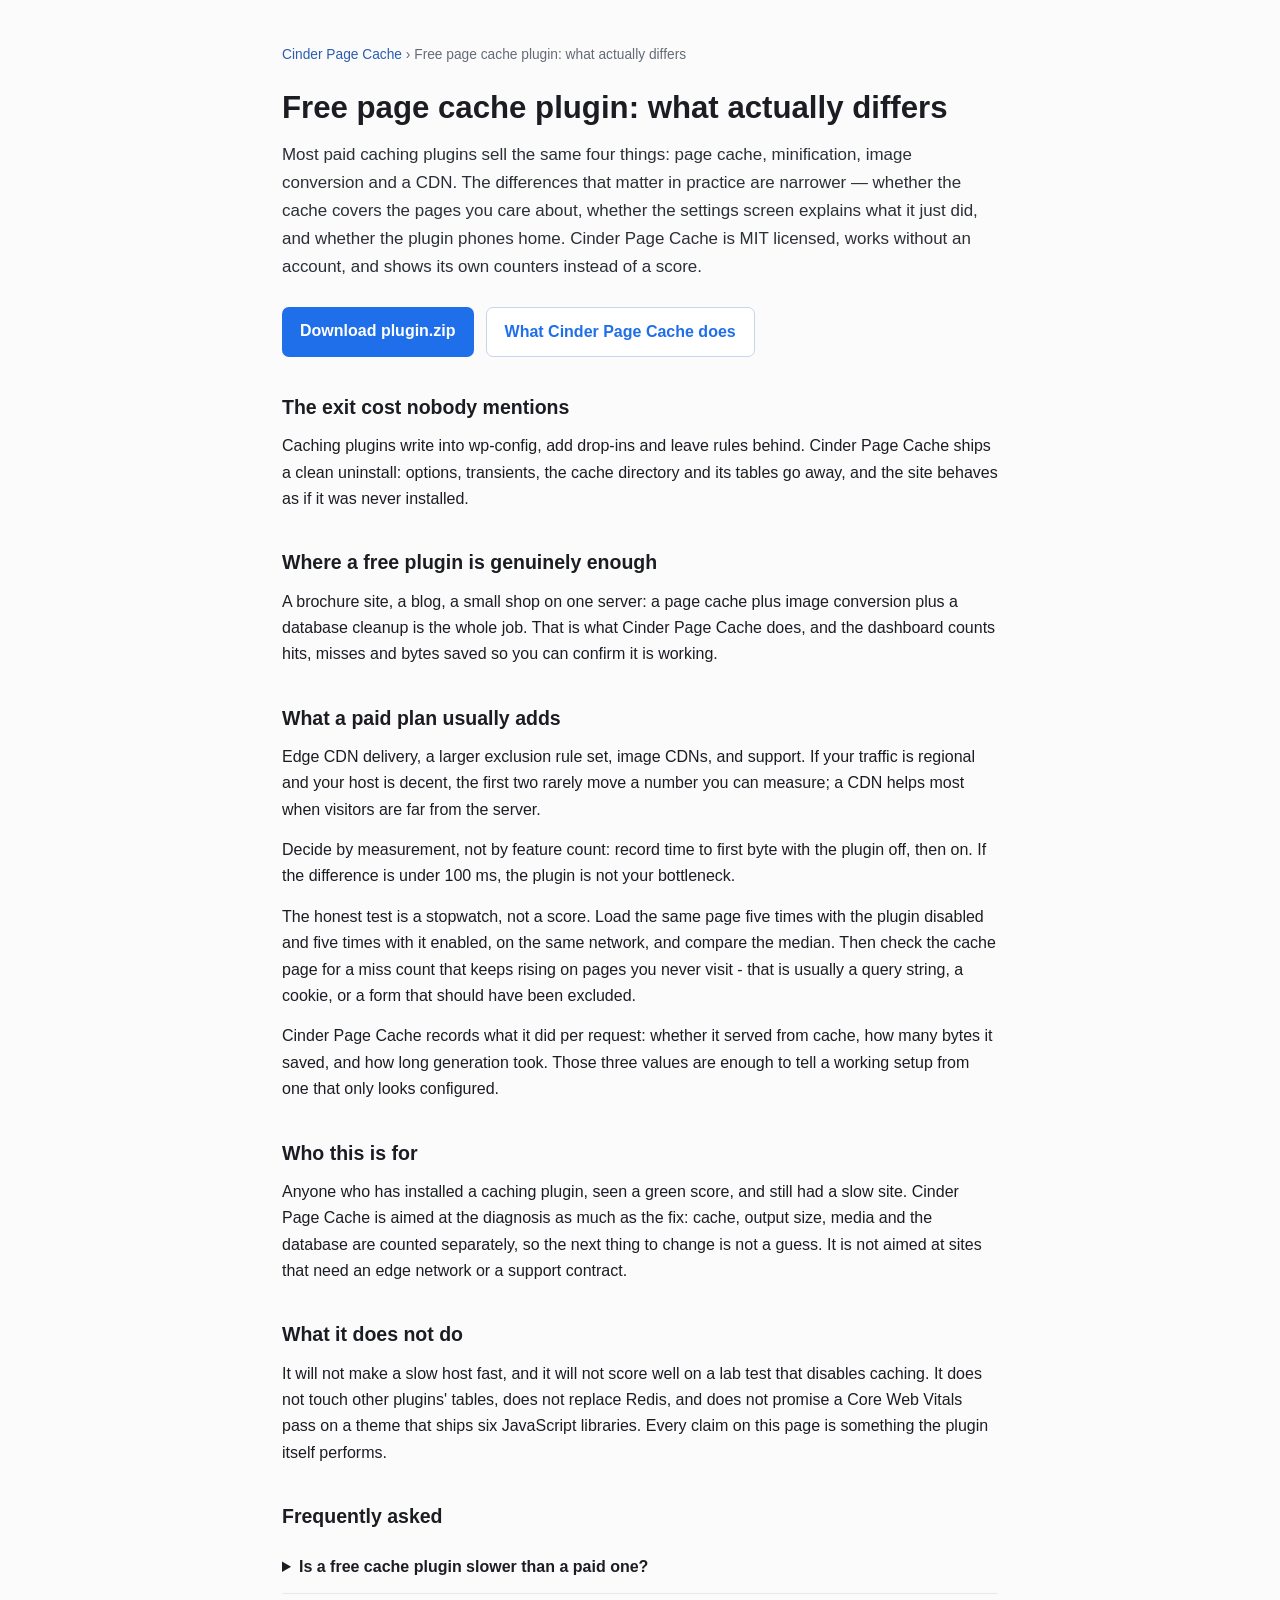
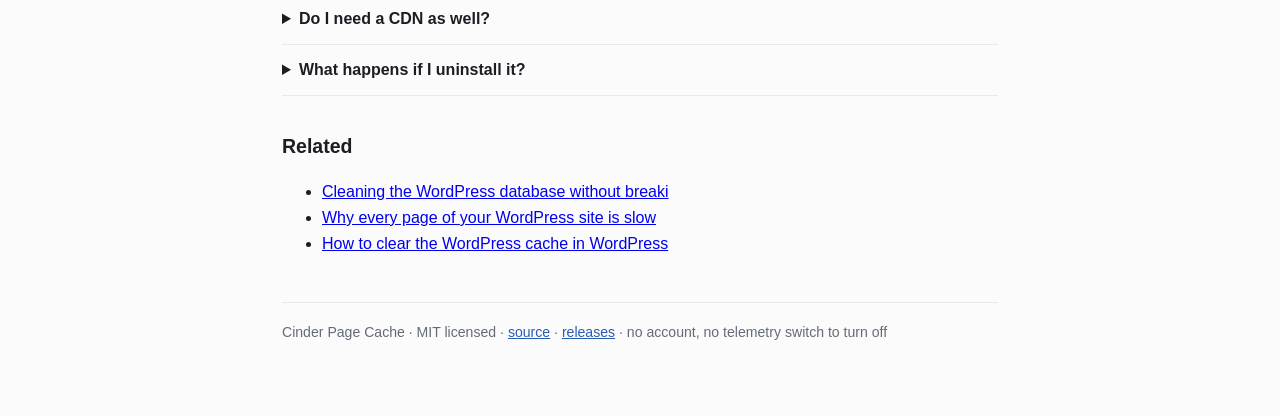
==== docs/cache-plugin-comparison.html @ 54db85b2 "docs: A free page cache plugin compared: what you get, what you pa" ====
<!doctype html><html lang="en"><head><meta charset="utf-8"><meta name="viewport" content="width=device-width,initial-scale=1"><title>A free page cache plugin compared: what you get, what you pay for</title><meta name="description" content="Most paid caching plugins sell the same four things: page cache, minification, image conversion and a CDN. The differences that matter in practice are"><link rel="canonical" href="https://baronreproduce.github.io/cinder-page-cache/"><style>*{box-sizing:border-box}body{margin:0;font:16px/1.65 -apple-system,BlinkMacSystemFont,"Segoe UI",Roboto,sans-serif;color:#1b1d22;background:#fbfbfc}
.wrap{max-width:760px;margin:0 auto;padding:44px 22px 72px}h1{font-size:1.95rem;line-height:1.22;margin:0 0 14px}
h2{font-size:1.22rem;margin:34px 0 10px}p{margin:0 0 14px}nav.crumb{font-size:.86rem;color:#646b76;margin-bottom:22px}
nav.crumb a{color:#2a5db0;text-decoration:none}.lead{font-size:1.06rem;color:#2b2f36}
.cta{display:flex;gap:12px;flex-wrap:wrap;margin:26px 0 8px}.btn{display:inline-block;padding:11px 18px;border-radius:7px;background:#1f6feb;color:#fff;text-decoration:none;font-weight:600}
.btn.ghost{background:#fff;color:#1f6feb;border:1px solid #c7d5ea}pre{background:#11151c;color:#e6edf3;padding:14px 16px;border-radius:8px;overflow:auto;font-size:.86rem}
table{border-collapse:collapse;width:100%;font-size:.93rem}th,td{border-bottom:1px solid #e6e8ec;padding:8px 6px;text-align:left;vertical-align:top}
details{border-bottom:1px solid #e6e8ec;padding:12px 0}summary{font-weight:600;cursor:pointer}
footer{margin-top:44px;padding-top:18px;border-top:1px solid #e6e8ec;font-size:.88rem;color:#646b76}
footer a{color:#2a5db0}</style><script type="application/ld+json">{"@context": "https://schema.org", "@type": "FAQPage", "mainEntity": [{"@type": "Question", "name": "Is a free cache plugin slower than a paid one?", "acceptedAnswer": {"@type": "Answer", "text": "The cache itself is the same idea; what differs is polish and add-ons. Measure TTFB before and after \u2014 that number decides, not the price."}}, {"@type": "Question", "name": "Do I need a CDN as well?", "acceptedAnswer": {"@type": "Answer", "text": "Only if your visitors are geographically far from the server or your host throttles. A page cache on the origin fixes render time; a CDN fixes distance."}}, {"@type": "Question", "name": "What happens if I uninstall it?", "acceptedAnswer": {"@type": "Answer", "text": "{name} removes its options, transients, cache directory and tables. No drop-in is left behind."}}]}</script></head><body><div class="wrap"><nav class="crumb"><a href="https://baronreproduce.github.io/cinder-page-cache/">Cinder Page Cache</a> › Free page cache plugin: what actually differs</nav><h1>Free page cache plugin: what actually differs</h1><p class="lead">Most paid caching plugins sell the same four things: page cache, minification, image conversion and a CDN. The differences that matter in practice are narrower — whether the cache covers the pages you care about, whether the settings screen explains what it just did, and whether the plugin phones home. Cinder Page Cache is MIT licensed, works without an account, and shows its own counters instead of a score.</p><div class="cta"><a class="btn" href="https://github.com/BaronReproduce/cinder-page-cache/releases/latest/download/plugin.zip">Download plugin.zip</a><a class="btn ghost" href="https://baronreproduce.github.io/cinder-page-cache/">What Cinder Page Cache does</a></div><h2>The exit cost nobody mentions</h2><p>Caching plugins write into wp-config, add drop-ins and leave rules behind. Cinder Page Cache ships a clean uninstall: options, transients, the cache directory and its tables go away, and the site behaves as if it was never installed.</p><h2>Where a free plugin is genuinely enough</h2><p>A brochure site, a blog, a small shop on one server: a page cache plus image conversion plus a database cleanup is the whole job. That is what Cinder Page Cache does, and the dashboard counts hits, misses and bytes saved so you can confirm it is working.</p><h2>What a paid plan usually adds</h2><p>Edge CDN delivery, a larger exclusion rule set, image CDNs, and support. If your traffic is regional and your host is decent, the first two rarely move a number you can measure; a CDN helps most when visitors are far from the server.</p><p>Decide by measurement, not by feature count: record time to first byte with the plugin off, then on. If the difference is under 100 ms, the plugin is not your bottleneck.</p><p>The honest test is a stopwatch, not a score. Load the same page five times with the plugin disabled and five times with it enabled, on the same network, and compare the median. Then check the cache page for a miss count that keeps rising on pages you never visit - that is usually a query string, a cookie, or a form that should have been excluded.</p><p>Cinder Page Cache records what it did per request: whether it served from cache, how many bytes it saved, and how long generation took. Those three values are enough to tell a working setup from one that only looks configured.</p><h2>Who this is for</h2><p>Anyone who has installed a caching plugin, seen a green score, and still had a slow site. Cinder Page Cache is aimed at the diagnosis as much as the fix: cache, output size, media and the database are counted separately, so the next thing to change is not a guess. It is not aimed at sites that need an edge network or a support contract.</p><h2>What it does not do</h2><p>It will not make a slow host fast, and it will not score well on a lab test that disables caching. It does not touch other plugins' tables, does not replace Redis, and does not promise a Core Web Vitals pass on a theme that ships six JavaScript libraries. Every claim on this page is something the plugin itself performs.</p><h2>Frequently asked</h2><details><summary>Is a free cache plugin slower than a paid one?</summary><p>The cache itself is the same idea; what differs is polish and add-ons. Measure TTFB before and after — that number decides, not the price.</p></details><details><summary>Do I need a CDN as well?</summary><p>Only if your visitors are geographically far from the server or your host throttles. A page cache on the origin fixes render time; a CDN fixes distance.</p></details><details><summary>What happens if I uninstall it?</summary><p>Cinder Page Cache removes its options, transients, cache directory and tables. No drop-in is left behind.</p></details><h2>Related</h2><ul><li><a href="https://baronreproduce.github.io/cinder-page-cache/database-cleanup.html">Cleaning the WordPress database without breaki</a></li><li><a href="https://baronreproduce.github.io/cinder-page-cache/slow-site-diagnosis.html">Why every page of your WordPress site is slow</a></li><li><a href="https://baronreproduce.github.io/cinder-page-cache/how-to.html">How to clear the WordPress cache in WordPress</a></li></ul><footer>Cinder Page Cache · MIT licensed · <a href="https://github.com/BaronReproduce/cinder-page-cache">source</a> · <a href="https://github.com/BaronReproduce/cinder-page-cache/releases/latest">releases</a> · no account, no telemetry switch to turn off</footer></div></body></html>
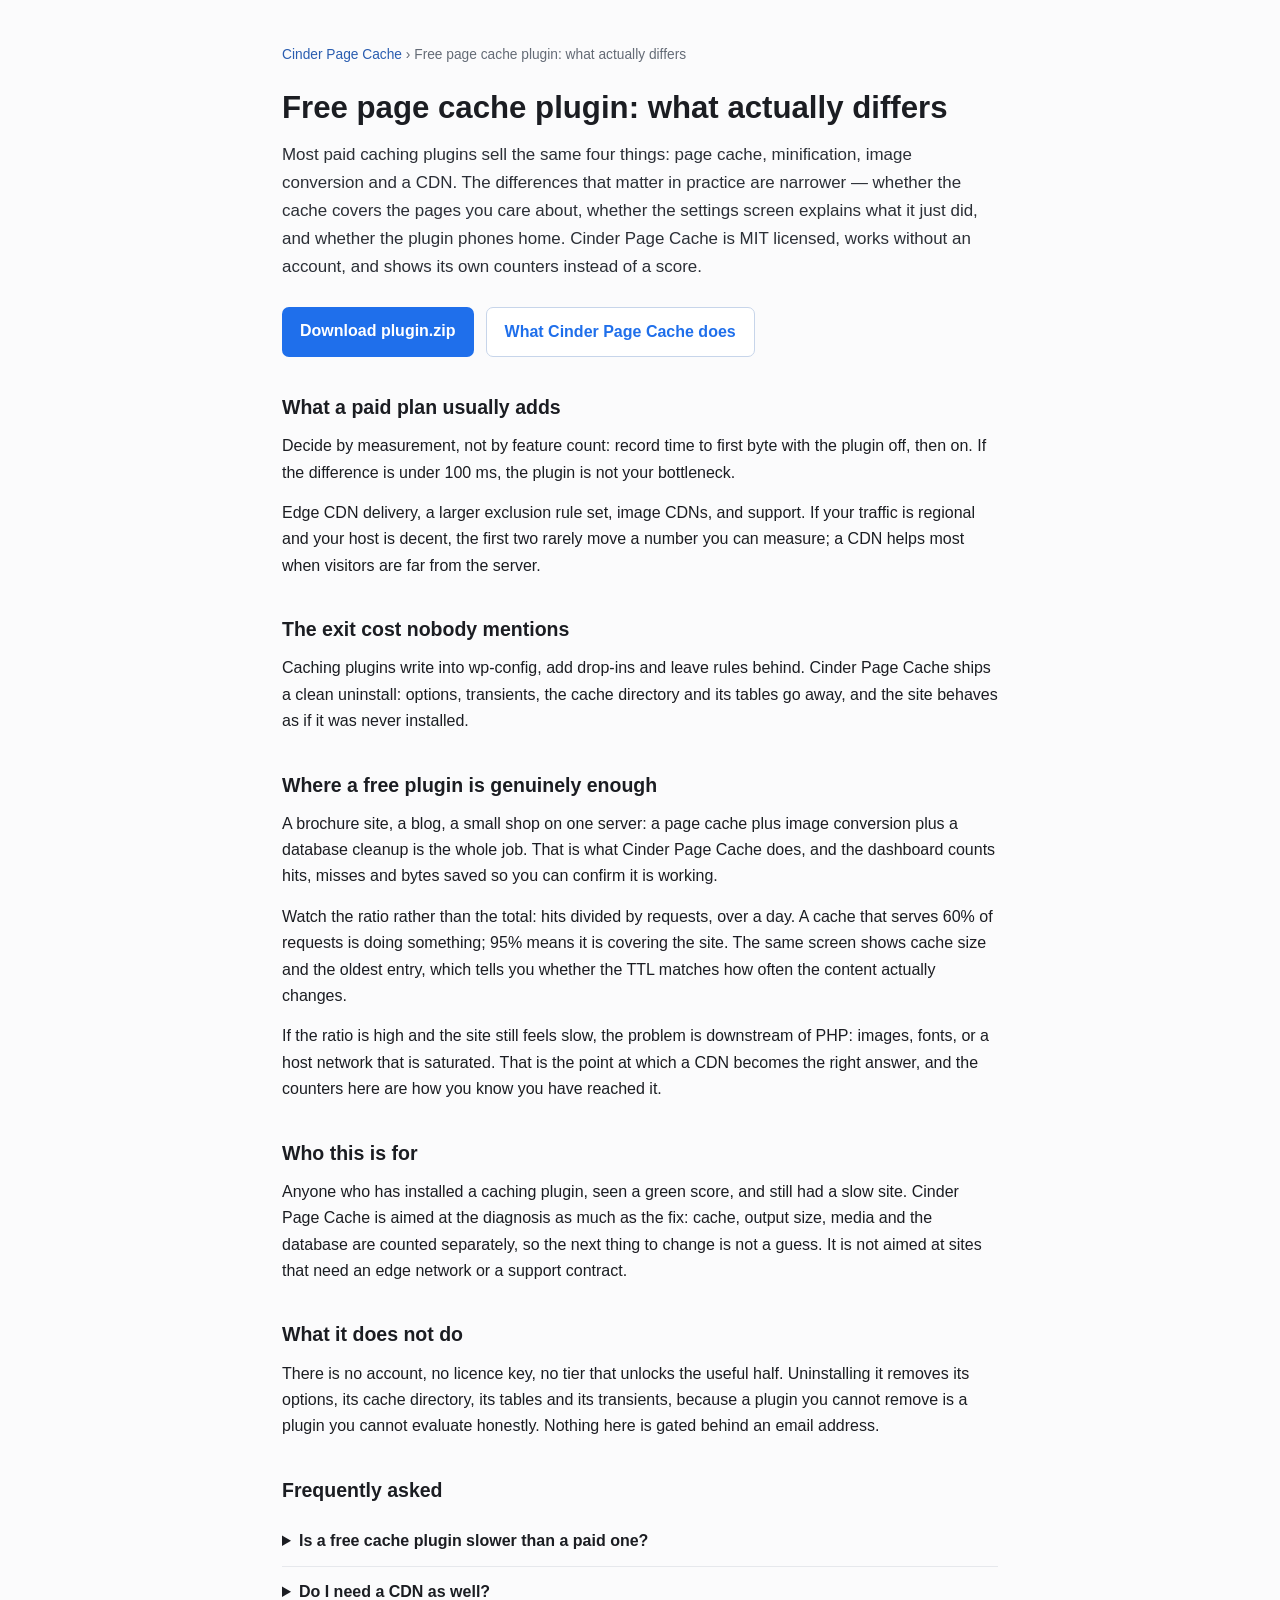
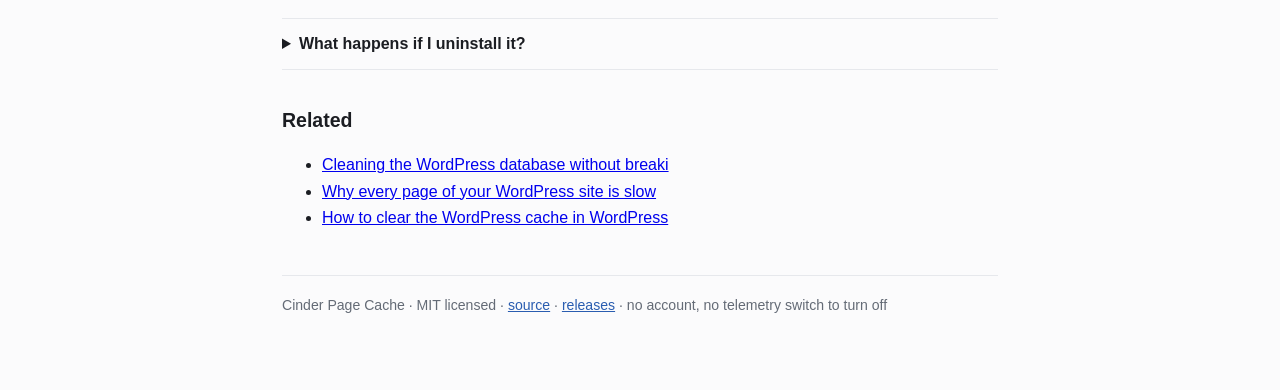
==== commit df8716b7: "docs: A free page cache plugin compared: what you get, what you pa" ====
--- a/docs/cache-plugin-comparison.html
+++ b/docs/cache-plugin-comparison.html
@@ -7,4 +7,4 @@
 table{border-collapse:collapse;width:100%;font-size:.93rem}th,td{border-bottom:1px solid #e6e8ec;padding:8px 6px;text-align:left;vertical-align:top}
 details{border-bottom:1px solid #e6e8ec;padding:12px 0}summary{font-weight:600;cursor:pointer}
 footer{margin-top:44px;padding-top:18px;border-top:1px solid #e6e8ec;font-size:.88rem;color:#646b76}
-footer a{color:#2a5db0}</style><script type="application/ld+json">{"@context": "https://schema.org", "@type": "FAQPage", "mainEntity": [{"@type": "Question", "name": "Is a free cache plugin slower than a paid one?", "acceptedAnswer": {"@type": "Answer", "text": "The cache itself is the same idea; what differs is polish and add-ons. Measure TTFB before and after \u2014 that number decides, not the price."}}, {"@type": "Question", "name": "Do I need a CDN as well?", "acceptedAnswer": {"@type": "Answer", "text": "Only if your visitors are geographically far from the server or your host throttles. A page cache on the origin fixes render time; a CDN fixes distance."}}, {"@type": "Question", "name": "What happens if I uninstall it?", "acceptedAnswer": {"@type": "Answer", "text": "{name} removes its options, transients, cache directory and tables. No drop-in is left behind."}}]}</script></head><body><div class="wrap"><nav class="crumb"><a href="https://baronreproduce.github.io/cinder-page-cache/">Cinder Page Cache</a> › Free page cache plugin: what actually differs</nav><h1>Free page cache plugin: what actually differs</h1><p class="lead">Most paid caching plugins sell the same four things: page cache, minification, image conversion and a CDN. The differences that matter in practice are narrower — whether the cache covers the pages you care about, whether the settings screen explains what it just did, and whether the plugin phones home. Cinder Page Cache is MIT licensed, works without an account, and shows its own counters instead of a score.</p><div class="cta"><a class="btn" href="https://github.com/BaronReproduce/cinder-page-cache/releases/latest/download/plugin.zip">Download plugin.zip</a><a class="btn ghost" href="https://baronreproduce.github.io/cinder-page-cache/">What Cinder Page Cache does</a></div><h2>The exit cost nobody mentions</h2><p>Caching plugins write into wp-config, add drop-ins and leave rules behind. Cinder Page Cache ships a clean uninstall: options, transients, the cache directory and its tables go away, and the site behaves as if it was never installed.</p><h2>Where a free plugin is genuinely enough</h2><p>A brochure site, a blog, a small shop on one server: a page cache plus image conversion plus a database cleanup is the whole job. That is what Cinder Page Cache does, and the dashboard counts hits, misses and bytes saved so you can confirm it is working.</p><h2>What a paid plan usually adds</h2><p>Edge CDN delivery, a larger exclusion rule set, image CDNs, and support. If your traffic is regional and your host is decent, the first two rarely move a number you can measure; a CDN helps most when visitors are far from the server.</p><p>Decide by measurement, not by feature count: record time to first byte with the plugin off, then on. If the difference is under 100 ms, the plugin is not your bottleneck.</p><p>The honest test is a stopwatch, not a score. Load the same page five times with the plugin disabled and five times with it enabled, on the same network, and compare the median. Then check the cache page for a miss count that keeps rising on pages you never visit - that is usually a query string, a cookie, or a form that should have been excluded.</p><p>Cinder Page Cache records what it did per request: whether it served from cache, how many bytes it saved, and how long generation took. Those three values are enough to tell a working setup from one that only looks configured.</p><h2>Who this is for</h2><p>Anyone who has installed a caching plugin, seen a green score, and still had a slow site. Cinder Page Cache is aimed at the diagnosis as much as the fix: cache, output size, media and the database are counted separately, so the next thing to change is not a guess. It is not aimed at sites that need an edge network or a support contract.</p><h2>What it does not do</h2><p>It will not make a slow host fast, and it will not score well on a lab test that disables caching. It does not touch other plugins' tables, does not replace Redis, and does not promise a Core Web Vitals pass on a theme that ships six JavaScript libraries. Every claim on this page is something the plugin itself performs.</p><h2>Frequently asked</h2><details><summary>Is a free cache plugin slower than a paid one?</summary><p>The cache itself is the same idea; what differs is polish and add-ons. Measure TTFB before and after — that number decides, not the price.</p></details><details><summary>Do I need a CDN as well?</summary><p>Only if your visitors are geographically far from the server or your host throttles. A page cache on the origin fixes render time; a CDN fixes distance.</p></details><details><summary>What happens if I uninstall it?</summary><p>Cinder Page Cache removes its options, transients, cache directory and tables. No drop-in is left behind.</p></details><h2>Related</h2><ul><li><a href="https://baronreproduce.github.io/cinder-page-cache/database-cleanup.html">Cleaning the WordPress database without breaki</a></li><li><a href="https://baronreproduce.github.io/cinder-page-cache/slow-site-diagnosis.html">Why every page of your WordPress site is slow</a></li><li><a href="https://baronreproduce.github.io/cinder-page-cache/how-to.html">How to clear the WordPress cache in WordPress</a></li></ul><footer>Cinder Page Cache · MIT licensed · <a href="https://github.com/BaronReproduce/cinder-page-cache">source</a> · <a href="https://github.com/BaronReproduce/cinder-page-cache/releases/latest">releases</a> · no account, no telemetry switch to turn off</footer></div></body></html>+footer a{color:#2a5db0}</style><script type="application/ld+json">{"@context": "https://schema.org", "@type": "FAQPage", "mainEntity": [{"@type": "Question", "name": "Is a free cache plugin slower than a paid one?", "acceptedAnswer": {"@type": "Answer", "text": "The cache itself is the same idea; what differs is polish and add-ons. Measure TTFB before and after \u2014 that number decides, not the price."}}, {"@type": "Question", "name": "Do I need a CDN as well?", "acceptedAnswer": {"@type": "Answer", "text": "Only if your visitors are geographically far from the server or your host throttles. A page cache on the origin fixes render time; a CDN fixes distance."}}, {"@type": "Question", "name": "What happens if I uninstall it?", "acceptedAnswer": {"@type": "Answer", "text": "{name} removes its options, transients, cache directory and tables. No drop-in is left behind."}}]}</script></head><body><div class="wrap"><nav class="crumb"><a href="https://baronreproduce.github.io/cinder-page-cache/">Cinder Page Cache</a> › Free page cache plugin: what actually differs</nav><h1>Free page cache plugin: what actually differs</h1><p class="lead">Most paid caching plugins sell the same four things: page cache, minification, image conversion and a CDN. The differences that matter in practice are narrower — whether the cache covers the pages you care about, whether the settings screen explains what it just did, and whether the plugin phones home. Cinder Page Cache is MIT licensed, works without an account, and shows its own counters instead of a score.</p><div class="cta"><a class="btn" href="https://github.com/BaronReproduce/cinder-page-cache/releases/latest/download/plugin.zip">Download plugin.zip</a><a class="btn ghost" href="https://baronreproduce.github.io/cinder-page-cache/">What Cinder Page Cache does</a></div><h2>What a paid plan usually adds</h2><p>Decide by measurement, not by feature count: record time to first byte with the plugin off, then on. If the difference is under 100 ms, the plugin is not your bottleneck.</p><p>Edge CDN delivery, a larger exclusion rule set, image CDNs, and support. If your traffic is regional and your host is decent, the first two rarely move a number you can measure; a CDN helps most when visitors are far from the server.</p><h2>The exit cost nobody mentions</h2><p>Caching plugins write into wp-config, add drop-ins and leave rules behind. Cinder Page Cache ships a clean uninstall: options, transients, the cache directory and its tables go away, and the site behaves as if it was never installed.</p><h2>Where a free plugin is genuinely enough</h2><p>A brochure site, a blog, a small shop on one server: a page cache plus image conversion plus a database cleanup is the whole job. That is what Cinder Page Cache does, and the dashboard counts hits, misses and bytes saved so you can confirm it is working.</p><p>Watch the ratio rather than the total: hits divided by requests, over a day. A cache that serves 60% of requests is doing something; 95% means it is covering the site. The same screen shows cache size and the oldest entry, which tells you whether the TTL matches how often the content actually changes.</p><p>If the ratio is high and the site still feels slow, the problem is downstream of PHP: images, fonts, or a host network that is saturated. That is the point at which a CDN becomes the right answer, and the counters here are how you know you have reached it.</p><h2>Who this is for</h2><p>Anyone who has installed a caching plugin, seen a green score, and still had a slow site. Cinder Page Cache is aimed at the diagnosis as much as the fix: cache, output size, media and the database are counted separately, so the next thing to change is not a guess. It is not aimed at sites that need an edge network or a support contract.</p><h2>What it does not do</h2><p>There is no account, no licence key, no tier that unlocks the useful half. Uninstalling it removes its options, its cache directory, its tables and its transients, because a plugin you cannot remove is a plugin you cannot evaluate honestly. Nothing here is gated behind an email address.</p><h2>Frequently asked</h2><details><summary>Is a free cache plugin slower than a paid one?</summary><p>The cache itself is the same idea; what differs is polish and add-ons. Measure TTFB before and after — that number decides, not the price.</p></details><details><summary>Do I need a CDN as well?</summary><p>Only if your visitors are geographically far from the server or your host throttles. A page cache on the origin fixes render time; a CDN fixes distance.</p></details><details><summary>What happens if I uninstall it?</summary><p>Cinder Page Cache removes its options, transients, cache directory and tables. No drop-in is left behind.</p></details><h2>Related</h2><ul><li><a href="https://baronreproduce.github.io/cinder-page-cache/database-cleanup.html">Cleaning the WordPress database without breaki</a></li><li><a href="https://baronreproduce.github.io/cinder-page-cache/slow-site-diagnosis.html">Why every page of your WordPress site is slow</a></li><li><a href="https://baronreproduce.github.io/cinder-page-cache/how-to.html">How to clear the WordPress cache in WordPress</a></li></ul><footer>Cinder Page Cache · MIT licensed · <a href="https://github.com/BaronReproduce/cinder-page-cache">source</a> · <a href="https://github.com/BaronReproduce/cinder-page-cache/releases/latest">releases</a> · no account, no telemetry switch to turn off</footer></div></body></html>
